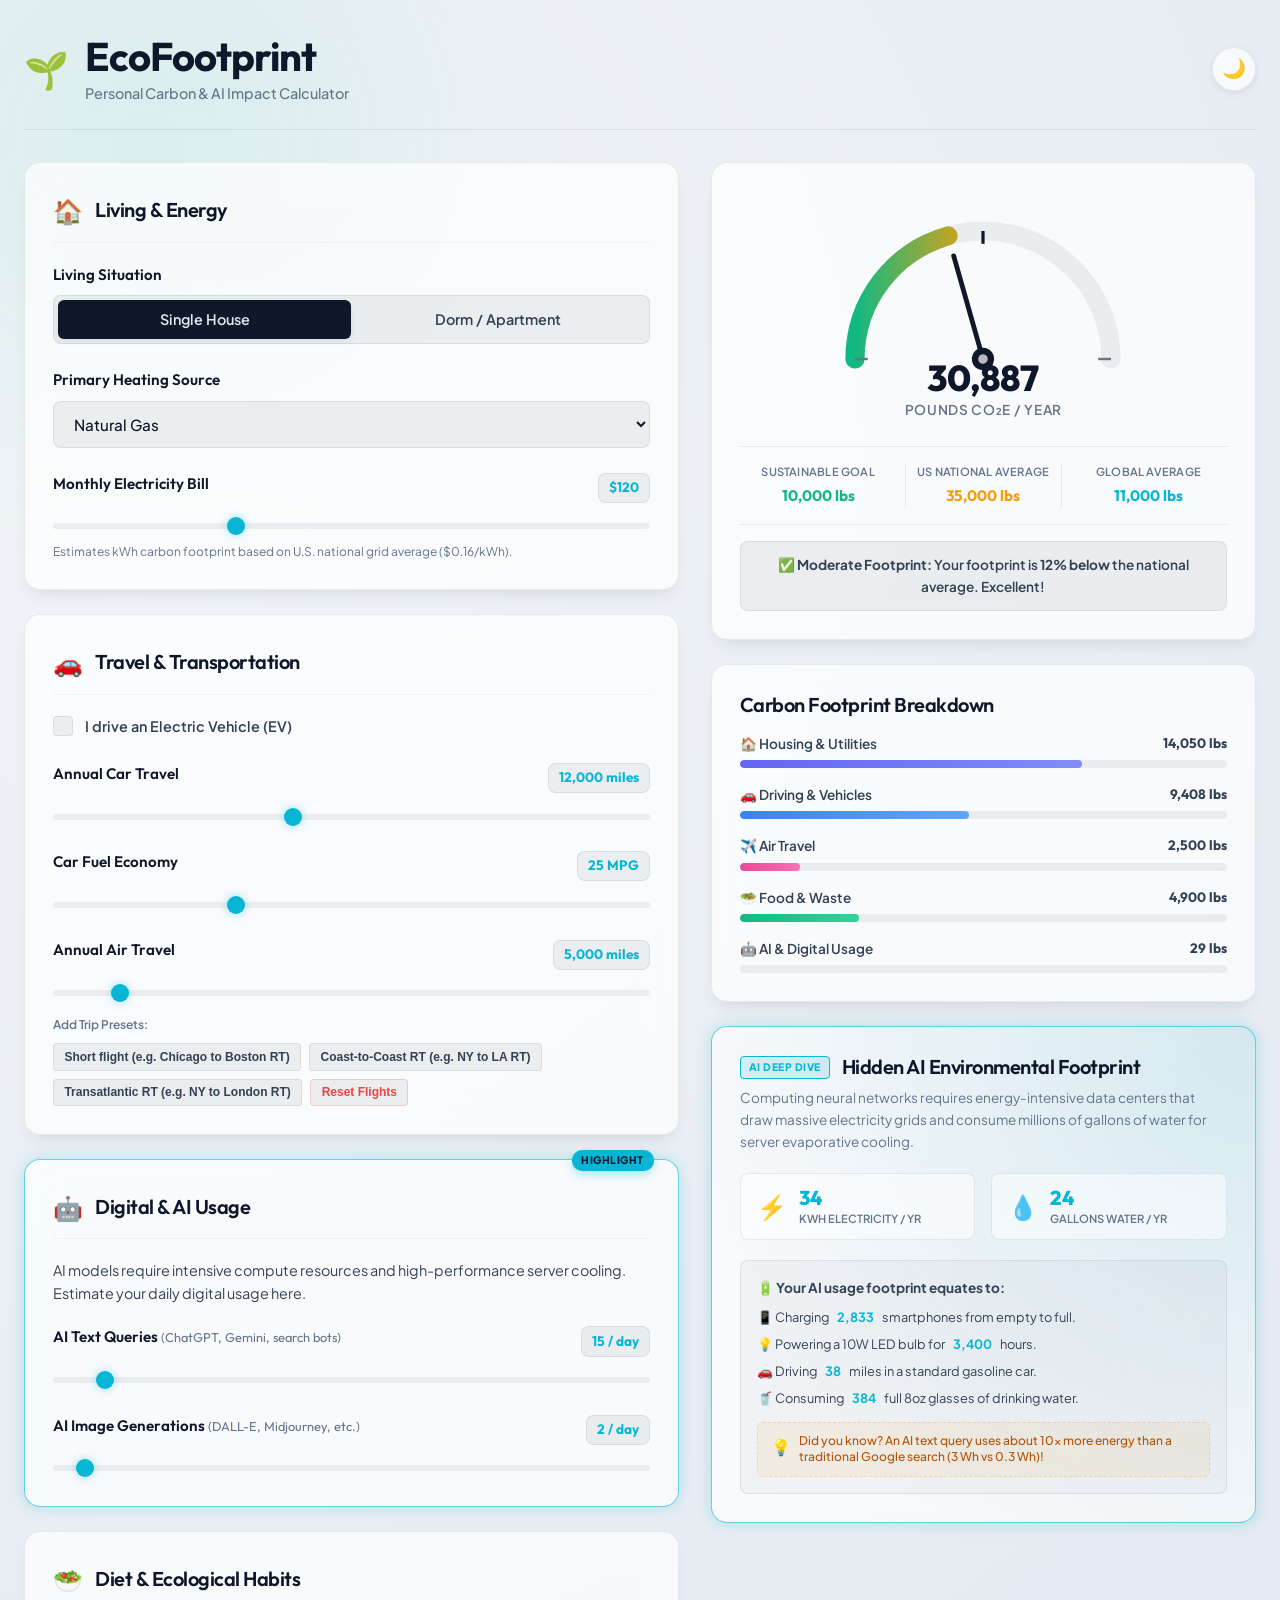
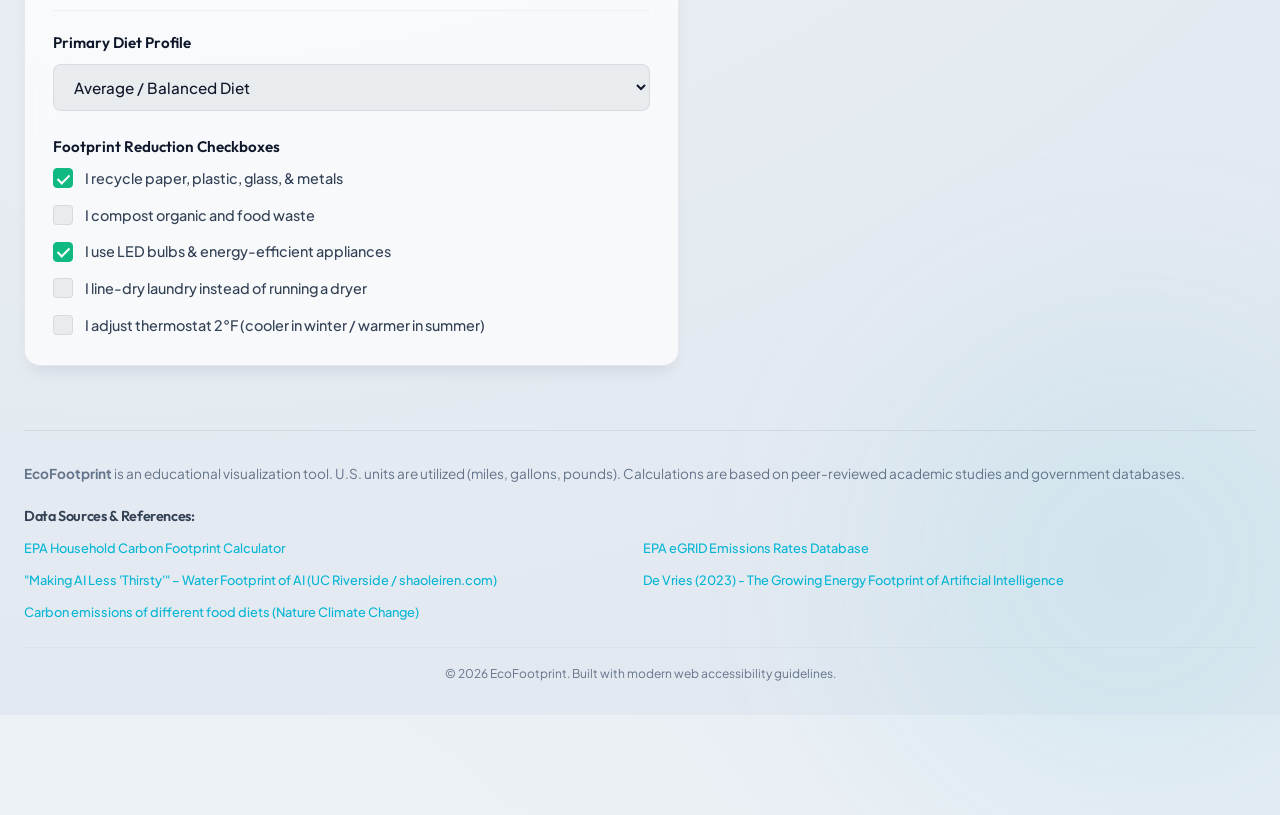
==== antigravity/index.html @ d7a50546 "Add styles for dark and light themes, typography, and UI components - Introduced a comprehensive CSS" ====
<!DOCTYPE html>
<html lang="en">
<head>
  <meta charset="UTF-8">
  <meta name="viewport" content="width=device-width, initial-scale=1.0">
  <title>EcoFootprint | Interactive Environmental Footprint & AI Impact Visualizer</title>
  <meta name="description" content="Calculate your personal environmental footprint with US metrics and explore the hidden carbon and water impact of AI usage. Compare your usage with average benchmarks.">
  <link rel="preconnect" href="https://fonts.googleapis.com">
  <link rel="preconnect" href="https://fonts.gstatic.com" crossorigin>
  <link href="https://fonts.googleapis.com/css2?family=Outfit:wght@300;400;500;600;700;800&family=Plus+Jakarta+Sans:wght@300;400;500;600;700&display=swap" rel="stylesheet">
  <link rel="stylesheet" href="styles.css">
</head>
<body>
  <!-- Ambient background shapes -->
  <div class="ambient-glow bg-glow-1" aria-hidden="true"></div>
  <div class="ambient-glow bg-glow-2" aria-hidden="true"></div>
  
  <div class="app-container">
    <header class="app-header">
      <div class="logo-area">
        <span class="logo-icon">🌱</span>
        <div class="logo-text">
          <h1>EcoFootprint</h1>
          <p>Personal Carbon &amp; AI Impact Calculator</p>
        </div>
      </div>
      <button id="theme-toggle" class="theme-btn" aria-label="Toggle light/dark mode" title="Toggle theme">
        <span class="icon-light">☀️</span>
        <span class="icon-dark">🌙</span>
      </button>
    </header>

    <main class="calculator-grid">
      <!-- INPUT PANEL -->
      <section class="panel input-panel" aria-labelledby="inputs-heading">
        <h2 id="inputs-heading" class="sr-only">Calculator Inputs</h2>
        
        <!-- Category: Living -->
        <div class="card input-card" id="card-living">
          <div class="card-header">
            <span class="card-icon">🏠</span>
            <h3>Living &amp; Energy</h3>
          </div>
          <div class="card-body">
            <div class="input-group">
              <label class="group-label">Living Situation</label>
              <div class="segmented-control">
                <input type="radio" id="live-house" name="living-situation" value="house" checked>
                <label for="live-house">Single House</label>
                <input type="radio" id="live-apartment" name="living-situation" value="apartment">
                <label for="live-apartment">Dorm / Apartment</label>
              </div>
            </div>

            <div class="input-group">
              <label for="heating-fuel" class="group-label">Primary Heating Source</label>
              <select id="heating-fuel" class="custom-select">
                <option value="natural-gas">Natural Gas</option>
                <option value="electricity">Electric Heating / Heat Pump</option>
                <option value="fuel-oil">Heating Fuel Oil</option>
                <option value="propane">Propane Gas</option>
                <option value="none">None / Solar Heating</option>
              </select>
            </div>

            <div class="input-group">
              <div class="slider-header">
                <label for="electric-bill" class="group-label">Monthly Electricity Bill</label>
                <span class="slider-badge" id="electric-bill-val">$120</span>
              </div>
              <input type="range" id="electric-bill" min="0" max="400" step="5" value="120" class="custom-slider">
              <span class="slider-help">Estimates kWh carbon footprint based on U.S. national grid average ($0.16/kWh).</span>
            </div>
          </div>
        </div>

        <!-- Category: Travel & Transportation -->
        <div class="card input-card" id="card-transport">
          <div class="card-header">
            <span class="card-icon">🚗</span>
            <h3>Travel &amp; Transportation</h3>
          </div>
          <div class="card-body">
            <div class="input-group">
              <div class="checkbox-wrapper">
                <input type="checkbox" id="is-ev" class="custom-checkbox">
                <label for="is-ev" class="checkbox-label font-medium">I drive an Electric Vehicle (EV)</label>
              </div>
            </div>

            <div class="input-group">
              <div class="slider-header">
                <label for="car-miles" class="group-label">Annual Car Travel</label>
                <span class="slider-badge" id="car-miles-val">12,000 miles</span>
              </div>
              <input type="range" id="car-miles" min="0" max="30000" step="500" value="12000" class="custom-slider">
            </div>

            <div class="input-group" id="mpg-group">
              <div class="slider-header">
                <label for="car-mpg" class="group-label">Car Fuel Economy</label>
                <span class="slider-badge" id="car-mpg-val">25 MPG</span>
              </div>
              <input type="range" id="car-mpg" min="10" max="60" step="1" value="25" class="custom-slider">
            </div>

            <div class="input-group">
              <div class="slider-header">
                <label for="flight-miles" class="group-label">Annual Air Travel</label>
                <span class="slider-badge" id="flight-miles-val">5,000 miles</span>
              </div>
              <input type="range" id="flight-miles" min="0" max="50000" step="500" value="5000" class="custom-slider">
              
              <div class="preset-group">
                <span class="preset-label">Add Trip Presets:</span>
                <button type="button" class="preset-btn" data-miles="1500">Short flight (e.g. Chicago to Boston RT)</button>
                <button type="button" class="preset-btn" data-miles="5000">Coast-to-Coast RT (e.g. NY to LA RT)</button>
                <button type="button" class="preset-btn" data-miles="7000">Transatlantic RT (e.g. NY to London RT)</button>
                <button type="button" id="clear-flights" class="preset-btn btn-danger">Reset Flights</button>
              </div>
            </div>
          </div>
        </div>

        <!-- Category: AI Usage -->
        <div class="card input-card highlight-border" id="card-ai">
          <div class="card-badge">HIGHLIGHT</div>
          <div class="card-header">
            <span class="card-icon">🤖</span>
            <h3>Digital &amp; AI Usage</h3>
          </div>
          <div class="card-body">
            <p class="section-intro">AI models require intensive compute resources and high-performance server cooling. Estimate your daily digital usage here.</p>
            
            <div class="input-group">
              <div class="slider-header">
                <label for="ai-prompts" class="group-label">AI Text Queries <span class="subtext">(ChatGPT, Gemini, search bots)</span></label>
                <span class="slider-badge" id="ai-prompts-val">15 / day</span>
              </div>
              <input type="range" id="ai-prompts" min="0" max="200" step="5" value="15" class="custom-slider">
            </div>

            <div class="input-group">
              <div class="slider-header">
                <label for="ai-images" class="group-label">AI Image Generations <span class="subtext">(DALL-E, Midjourney, etc.)</span></label>
                <span class="slider-badge" id="ai-images-val">2 / day</span>
              </div>
              <input type="range" id="ai-images" min="0" max="50" step="1" value="2" class="custom-slider">
            </div>
          </div>
        </div>

        <!-- Category: Diet & Mitigation Actions -->
        <div class="card input-card" id="card-lifestyle">
          <div class="card-header">
            <span class="card-icon">🥗</span>
            <h3>Diet &amp; Ecological Habits</h3>
          </div>
          <div class="card-body">
            <div class="input-group">
              <label for="diet-type" class="group-label">Primary Diet Profile</label>
              <select id="diet-type" class="custom-select">
                <option value="meat-heavy">Meat-Heavy (Frequent beef/pork)</option>
                <option value="average" selected>Average / Balanced Diet</option>
                <option value="vegetarian">Vegetarian (No meat, does dairy)</option>
                <option value="vegan">Vegan (Entirely plant-based)</option>
              </select>
            </div>

            <div class="input-group">
              <label class="group-label mb-2 block">Footprint Reduction Checkboxes</label>
              <div class="checkbox-grid">
                <div class="checkbox-wrapper">
                  <input type="checkbox" id="mit-recycle" class="custom-checkbox" checked>
                  <label for="mit-recycle" class="checkbox-label">I recycle paper, plastic, glass, &amp; metals</label>
                </div>
                <div class="checkbox-wrapper">
                  <input type="checkbox" id="mit-compost" class="custom-checkbox">
                  <label for="mit-compost" class="checkbox-label">I compost organic and food waste</label>
                </div>
                <div class="checkbox-wrapper">
                  <input type="checkbox" id="mit-energy" class="custom-checkbox" checked>
                  <label for="mit-energy" class="checkbox-label">I use LED bulbs &amp; energy-efficient appliances</label>
                </div>
                <div class="checkbox-wrapper">
                  <input type="checkbox" id="mit-dry" class="custom-checkbox">
                  <label for="mit-dry" class="checkbox-label">I line-dry laundry instead of running a dryer</label>
                </div>
                <div class="checkbox-wrapper">
                  <input type="checkbox" id="mit-temp" class="custom-checkbox">
                  <label for="mit-temp" class="checkbox-label">I adjust thermostat 2°F (cooler in winter / warmer in summer)</label>
                </div>
              </div>
            </div>
          </div>
        </div>
      </section>

      <!-- RESULTS PANEL -->
      <section class="panel results-panel" aria-labelledby="results-heading">
        <h2 id="results-heading" class="sr-only">Carbon Footprint Results</h2>
        
        <div class="sticky-results">
          <!-- Dial Meter Card -->
          <div class="card result-card main-result-card">
            <div class="gauge-container">
              <svg viewBox="0 0 200 120" class="dial-svg">
                <!-- Gauge Gradients -->
                <defs>
                  <linearGradient id="dial-grad" x1="0%" y1="0%" x2="100%" y2="0%">
                    <stop offset="0%" stop-color="var(--color-success)" />
                    <stop offset="50%" stop-color="var(--color-warning)" />
                    <stop offset="100%" stop-color="var(--color-danger)" />
                  </linearGradient>
                  <!-- Soft Glow Filter -->
                  <filter id="glow" x="-10%" y="-10%" width="120%" height="120%">
                    <feDropShadow dx="0" dy="2" stdDeviation="3" flood-color="var(--color-success)" flood-opacity="0.3"/>
                  </filter>
                </defs>
                
                <!-- Dial Track -->
                <path class="dial-track" d="M 20 105 A 80 80 0 0 1 180 105" fill="none" stroke="var(--bg-track)" stroke-width="12" stroke-linecap="round" />
                
                <!-- Dynamic Dial Fill -->
                <path id="dial-active-fill" class="dial-fill" d="M 20 105 A 80 80 0 0 1 180 105" fill="none" stroke="url(#dial-grad)" stroke-width="12" stroke-linecap="round" stroke-dasharray="251.3" stroke-dashoffset="251.3" />
                
                <!-- Guidelines / Tick Markers -->
                <line x1="20" y1="105" x2="28" y2="105" stroke="var(--text-muted)" stroke-width="1.5" />
                <line x1="180" y1="105" x2="172" y2="105" stroke="var(--text-muted)" stroke-width="1.5" />
                <!-- 35k Average Tick (approx 84 degrees rotated from start, or at coordinate (100, 25)) -->
                <line x1="100" y1="25" x2="100" y2="33" stroke="var(--text-primary)" stroke-width="2" />
                
                <!-- Pointer Needle -->
                <g id="dial-needle-group" class="needle-group">
                  <line x1="100" y1="105" x2="100" y2="38" stroke="var(--text-primary)" stroke-width="3" stroke-linecap="round" />
                  <circle cx="100" cy="105" r="7" fill="var(--text-primary)" />
                  <circle cx="100" cy="105" r="3" fill="var(--bg-card)" />
                </g>
              </svg>

              <!-- Dynamic Readout underneath SVG -->
              <div class="readout-text">
                <span class="readout-value" id="footprint-total">0</span>
                <span class="readout-unit">pounds CO₂e / year</span>
              </div>
            </div>

            <!-- Comparisons & Indicators -->
            <div class="benchmarks-container">
              <div class="benchmark-item">
                <span class="benchmark-label">Sustainable Goal</span>
                <span class="benchmark-value val-green">10,000 lbs</span>
              </div>
              <div class="benchmark-item marker-average">
                <span class="benchmark-label">US National Average</span>
                <span class="benchmark-value val-orange">35,000 lbs</span>
              </div>
              <div class="benchmark-item">
                <span class="benchmark-label">Global Average</span>
                <span class="benchmark-value val-blue">11,000 lbs</span>
              </div>
            </div>

            <!-- Interactive Comparison Sentence -->
            <div class="comparison-banner" id="comparison-verdict">
              Calculating footprint...
            </div>
          </div>

          <!-- Category Breakdown Card -->
          <div class="card result-card">
            <h3>Carbon Footprint Breakdown</h3>
            <div class="chart-container">
              <div class="bar-chart" role="img" aria-label="Horizontal bar chart representing carbon emissions breakdown by category.">
                <!-- Housing Row -->
                <div class="chart-row">
                  <div class="row-label">
                    <span>🏠 Housing &amp; Utilities</span>
                    <span class="row-value-text" id="breakdown-housing-val">0 lbs</span>
                  </div>
                  <div class="bar-track">
                    <div class="bar-fill fill-housing" id="breakdown-housing-bar" style="width: 0%"></div>
                  </div>
                </div>

                <!-- Driving Row -->
                <div class="chart-row">
                  <div class="row-label">
                    <span>🚗 Driving &amp; Vehicles</span>
                    <span class="row-value-text" id="breakdown-driving-val">0 lbs</span>
                  </div>
                  <div class="bar-track">
                    <div class="bar-fill fill-driving" id="breakdown-driving-bar" style="width: 0%"></div>
                  </div>
                </div>

                <!-- Flying Row -->
                <div class="chart-row">
                  <div class="row-label">
                    <span>✈️ Air Travel</span>
                    <span class="row-value-text" id="breakdown-flying-val">0 lbs</span>
                  </div>
                  <div class="bar-track">
                    <div class="bar-fill fill-flying" id="breakdown-flying-bar" style="width: 0%"></div>
                  </div>
                </div>

                <!-- Food & Waste Row -->
                <div class="chart-row">
                  <div class="row-label">
                    <span>🥗 Food &amp; Waste</span>
                    <span class="row-value-text" id="breakdown-lifestyle-val">0 lbs</span>
                  </div>
                  <div class="bar-track">
                    <div class="bar-fill fill-lifestyle" id="breakdown-lifestyle-bar" style="width: 0%"></div>
                  </div>
                </div>

                <!-- AI Usage Row -->
                <div class="chart-row">
                  <div class="row-label">
                    <span>🤖 AI &amp; Digital Usage</span>
                    <span class="row-value-text" id="breakdown-ai-val">0 lbs</span>
                  </div>
                  <div class="bar-track">
                    <div class="bar-fill fill-ai" id="breakdown-ai-bar" style="width: 0%"></div>
                  </div>
                </div>
              </div>

              <!-- Accessible Table Fallback for Screen Readers -->
              <table class="sr-only">
                <caption>Carbon footprint breakdown table</caption>
                <thead>
                  <tr>
                    <th scope="col">Category</th>
                    <th scope="col">Emissions (lbs CO₂e/year)</th>
                  </tr>
                </thead>
                <tbody>
                  <tr>
                    <td>Housing &amp; Utilities</td>
                    <td id="table-housing-val">0</td>
                  </tr>
                  <tr>
                    <td>Driving &amp; Vehicles</td>
                    <td id="table-driving-val">0</td>
                  </tr>
                  <tr>
                    <td>Air Travel</td>
                    <td id="table-flying-val">0</td>
                  </tr>
                  <tr>
                    <td>Food &amp; Waste</td>
                    <td id="table-lifestyle-val">0</td>
                  </tr>
                  <tr>
                    <td>AI &amp; Digital Usage</td>
                    <td id="table-ai-val">0</td>
                  </tr>
                </tbody>
              </table>
            </div>
          </div>

          <!-- Highlight: AI Environmental Impact Spotlight -->
          <div class="card result-card spotlight-card" id="ai-spotlight">
            <div class="spotlight-header">
              <span class="spotlight-badge">AI DEEP DIVE</span>
              <h3>Hidden AI Environmental Footprint</h3>
            </div>
            
            <p class="spotlight-desc">Computing neural networks requires energy-intensive data centers that draw massive electricity grids and consume millions of gallons of water for server evaporative cooling.</p>
            
            <div class="spotlight-metrics-grid">
              <div class="spotlight-metric">
                <span class="metric-icon">⚡</span>
                <div class="metric-data">
                  <span class="metric-val" id="ai-kwh-val">0</span>
                  <span class="metric-unit">kWh Electricity / yr</span>
                </div>
              </div>
              <div class="spotlight-metric">
                <span class="metric-icon">💧</span>
                <div class="metric-data">
                  <span class="metric-val" id="ai-water-val">0</span>
                  <span class="metric-unit">Gallons Water / yr</span>
                </div>
              </div>
            </div>

            <!-- Equivalence details carousel/panels -->
            <div class="equivalence-box">
              <p class="equivalence-title">🔋 Your AI usage footprint equates to:</p>
              <ul class="equivalence-list">
                <li>📱 Charging <strong id="eq-phones">0</strong> smartphones from empty to full.</li>
                <li>💡 Powering a 10W LED bulb for <strong id="eq-bulbs">0</strong> hours.</li>
                <li>🚗 Driving <strong id="eq-car-miles">0</strong> miles in a standard gasoline car.</li>
                <li>🥤 Consuming <strong id="eq-water-glasses">0</strong> full 8oz glasses of drinking water.</li>
              </ul>
              <div class="ai-warning-box" id="ai-scale-warning">
                <span class="warning-icon">💡</span>
                <span class="warning-text">Did you know? An AI text query uses about 10x more energy than a traditional Google search (3 Wh vs 0.3 Wh)!</span>
              </div>
            </div>
          </div>
        </div>
      </section>
    </main>

    <footer class="app-footer">
      <div class="footer-content">
        <p><strong>EcoFootprint</strong> is an educational visualization tool. U.S. units are utilized (miles, gallons, pounds). Calculations are based on peer-reviewed academic studies and government databases.</p>
        <div class="source-links">
          <h4>Data Sources &amp; References:</h4>
          <ul>
            <li><a href="https://www.epa.gov/ghgemissions/household-carbon-footprint-calculator" target="_blank" rel="noopener noreferrer">EPA Household Carbon Footprint Calculator</a></li>
            <li><a href="https://www.epa.gov/egrid" target="_blank" rel="noopener noreferrer">EPA eGRID Emissions Rates Database</a></li>
            <li><a href="https://arxiv.org/abs/2311.16989" target="_blank" rel="noopener noreferrer">"Making AI Less 'Thirsty'" – Water Footprint of AI (UC Riverside / shaoleiren.com)</a></li>
            <li><a href="https://www.cell.com/joule/abstract/S2542-4351(23)00365-X" target="_blank" rel="noopener noreferrer">De Vries (2023) - The Growing Energy Footprint of Artificial Intelligence</a></li>
            <li><a href="https://www.nature.com/articles/s41558-020-0880-y" target="_blank" rel="noopener noreferrer">Carbon emissions of different food diets (Nature Climate Change)</a></li>
          </ul>
        </div>
        <p class="copyright">&copy; 2026 EcoFootprint. Built with modern web accessibility guidelines.</p>
      </div>
    </footer>
  </div>

  <script src="app.js"></script>
</body>
</html>
---- antigravity/styles.css ----
/* Design System Tokens & Base Setup */
:root {
  /* Fonts */
  --font-heading: 'Outfit', -apple-system, BlinkMacSystemFont, "Segoe UI", Roboto, sans-serif;
  --font-body: 'Plus Jakarta Sans', -apple-system, BlinkMacSystemFont, "Segoe UI", Roboto, sans-serif;

  /* Colors (Dark Theme default) */
  --bg-app-gradient: radial-gradient(circle at 10% 20%, rgb(15, 23, 42) 0%, rgb(9, 13, 26) 90.1%);
  --bg-app-solid: #090d1a;
  --bg-card: rgba(30, 41, 59, 0.45);
  --bg-card-hover: rgba(30, 41, 59, 0.6);
  --border-card: rgba(255, 255, 255, 0.06);
  --border-card-highlight: rgba(6, 182, 212, 0.4);
  --bg-track: rgba(255, 255, 255, 0.08);
  
  --bg-spotlight: radial-gradient(circle at 100% 0%, rgba(6, 182, 212, 0.08) 0%, rgba(30, 41, 59, 0.45) 80%);
  --bg-metric-card: rgba(15, 23, 42, 0.35);
  --bg-equivalence-box: rgba(15, 23, 42, 0.2);
  
  --text-primary: #f8fafc;
  --text-secondary: #cbd5e1;
  --text-muted: #64748b;
  
  --color-success: #10b981; /* Emerald Green */
  --color-warning: #f59e0b; /* Amber */
  --color-danger: #ef4444;  /* Red */
  --color-info: #06b6d4;    /* Cyan */
  --color-accent: #8b5cf6;  /* Purple */
  
  --shadow-sm: 0 2px 8px -1px rgba(0,0,0,0.1);
  --shadow-md: 0 12px 20px -8px rgba(0,0,0,0.25);
  --shadow-lg: 0 20px 40px -15px rgba(0,0,0,0.4);
  --shadow-glow: 0 0 20px rgba(6, 182, 212, 0.15);

  --radius-sm: 8px;
  --radius-md: 16px;
  --radius-lg: 24px;
  
  --transition-smooth: all 0.3s cubic-bezier(0.4, 0, 0.2, 1);
  --transition-bounce: all 0.5s cubic-bezier(0.34, 1.56, 0.64, 1);
}

/* Light Theme Variables */
body.light-theme {
  --bg-app-gradient: radial-gradient(circle at 10% 20%, rgb(240, 244, 248) 0%, rgb(226, 232, 240) 90.1%);
  --bg-app-solid: #e2e8f0;
  --bg-card: rgba(255, 255, 255, 0.7);
  --bg-card-hover: rgba(255, 255, 255, 0.85);
  --border-card: rgba(15, 23, 42, 0.08);
  --border-card-highlight: rgba(6, 182, 212, 0.6);
  --bg-track: rgba(15, 23, 42, 0.06);
  
  --bg-spotlight: radial-gradient(circle at 100% 0%, rgba(6, 182, 212, 0.08) 0%, rgba(255, 255, 255, 0.7) 80%);
  --bg-metric-card: rgba(255, 255, 255, 0.5);
  --bg-equivalence-box: rgba(15, 23, 42, 0.03);
  
  --text-primary: #0f172a;
  --text-secondary: #334155;
  --text-muted: #64748b;
  
  --shadow-md: 0 10px 18px -8px rgba(15, 23, 42, 0.12);
  --shadow-lg: 0 20px 35px -15px rgba(15, 23, 42, 0.18);
  --shadow-glow: 0 0 15px rgba(6, 182, 212, 0.25);
}

/* Base Styles & Resets */
* {
  box-sizing: border-box;
  margin: 0;
  padding: 0;
}

body {
  font-family: var(--font-body);
  background: var(--bg-app-gradient);
  color: var(--text-primary);
  min-height: 100vh;
  line-height: 1.6;
  overflow-x: hidden;
  position: relative;
  transition: background 0.5s ease, color 0.3s ease;
}

/* Ambient Glow FX */
.ambient-glow {
  position: absolute;
  width: 500px;
  height: 500px;
  border-radius: 50%;
  filter: blur(120px);
  z-index: -1;
  opacity: 0.12;
  pointer-events: none;
  transition: opacity 0.5s ease;
}
.bg-glow-1 {
  background: var(--color-success);
  top: -100px;
  left: -100px;
}
.bg-glow-2 {
  background: var(--color-info);
  bottom: -100px;
  right: -100px;
}
body.light-theme .ambient-glow {
  opacity: 0.08;
}

.sr-only {
  position: absolute;
  width: 1px;
  height: 1px;
  padding: 0;
  margin: -1px;
  overflow: hidden;
  clip: rect(0, 0, 0, 0);
  white-space: nowrap;
  border: 0;
}

/* Typography elements */
h1, h2, h3, h4 {
  font-family: var(--font-heading);
  font-weight: 700;
  letter-spacing: -0.025em;
  line-height: 1.2;
}

h1 {
  font-size: clamp(1.8rem, 2vw + 1.2rem, 2.5rem);
}

h3 {
  font-size: 1.25rem;
  font-weight: 600;
}

p {
  color: var(--text-secondary);
}

/* App Container */
.app-container {
  max-width: 1300px;
  margin: 0 auto;
  padding: 2rem 1.5rem;
  display: flex;
  flex-direction: column;
  gap: 2rem;
  min-height: 100vh;
}

/* Header */
.app-header {
  display: flex;
  justify-content: space-between;
  align-items: center;
  border-bottom: 1px solid var(--border-card);
  padding-bottom: 1.5rem;
}

.logo-area {
  display: flex;
  align-items: center;
  gap: 1rem;
}

.logo-icon {
  font-size: 2.25rem;
  animation: float 4s ease-in-out infinite;
}

.logo-text p {
  font-size: 0.9rem;
  color: var(--text-muted);
  font-weight: 500;
  margin-top: 0.15rem;
}

/* Theme Toggle Button */
.theme-btn {
  background: var(--bg-card);
  border: 1px solid var(--border-card);
  color: var(--text-primary);
  width: 44px;
  height: 44px;
  border-radius: 50%;
  cursor: pointer;
  display: flex;
  align-items: center;
  justify-content: center;
  font-size: 1.2rem;
  box-shadow: var(--shadow-sm);
  transition: var(--transition-bounce);
}
.theme-btn:hover {
  transform: scale(1.1);
  background: var(--bg-card-hover);
}
.theme-btn:active {
  transform: scale(0.95);
}
body.light-theme .theme-btn .icon-light { display: none; }
body:not(.light-theme) .theme-btn .icon-dark { display: none; }

/* Grid layout */
.calculator-grid {
  display: grid;
  grid-template-columns: 1fr;
  gap: 2rem;
  align-items: start;
}
@media (min-width: 900px) {
  .calculator-grid {
    grid-template-columns: 1.2fr 1fr;
  }
}

/* Panel Layouts */
.panel {
  display: flex;
  flex-direction: column;
  gap: 1.5rem;
}

/* Cards (Glassmorphism) */
.card {
  background: var(--bg-card);
  backdrop-filter: blur(16px);
  -webkit-backdrop-filter: blur(16px);
  border: 1px solid var(--border-card);
  border-radius: var(--radius-md);
  padding: 1.75rem;
  box-shadow: var(--shadow-md);
  transition: var(--transition-smooth);
}
.card:hover {
  box-shadow: var(--shadow-lg);
  border-color: rgba(255, 255, 255, 0.12);
}
body.light-theme .card:hover {
  border-color: rgba(0, 0, 0, 0.12);
}

.card-header {
  display: flex;
  align-items: center;
  gap: 0.75rem;
  margin-bottom: 1.25rem;
  border-bottom: 1px solid rgba(255,255,255,0.04);
  padding-bottom: 0.75rem;
}
body.light-theme .card-header {
  border-bottom-color: rgba(0,0,0,0.04);
}

.card-icon {
  font-size: 1.5rem;
}

/* Inputs & Form Styling */
.input-group {
  margin-bottom: 1.5rem;
}
.input-group:last-child {
  margin-bottom: 0;
}

.group-label {
  display: block;
  font-family: var(--font-heading);
  font-size: 0.95rem;
  font-weight: 600;
  margin-bottom: 0.5rem;
  color: var(--text-primary);
}

.subtext {
  font-size: 0.8rem;
  color: var(--text-muted);
  font-weight: 400;
}

.section-intro {
  font-size: 0.9rem;
  color: var(--text-secondary);
  margin-bottom: 1.25rem;
}

/* Segmented Control (Radio Toggles) */
.segmented-control {
  display: flex;
  background: var(--bg-track);
  border-radius: var(--radius-sm);
  padding: 0.25rem;
  position: relative;
  border: 1px solid var(--border-card);
}

.segmented-control input[type="radio"] {
  display: none;
}

.segmented-control label {
  flex: 1;
  text-align: center;
  padding: 0.5rem 1rem;
  font-size: 0.9rem;
  font-weight: 600;
  color: var(--text-secondary);
  cursor: pointer;
  border-radius: calc(var(--radius-sm) - 2px);
  transition: var(--transition-smooth);
}

.segmented-control input[type="radio"]:checked + label {
  background: var(--text-primary);
  color: var(--bg-app-solid);
  box-shadow: var(--shadow-sm);
}

/* Custom Select Dropdowns */
.custom-select {
  width: 100%;
  padding: 0.75rem 1rem;
  font-family: var(--font-body);
  font-size: 0.95rem;
  font-weight: 500;
  background: var(--bg-track);
  border: 1px solid var(--border-card);
  border-radius: var(--radius-sm);
  color: var(--text-primary);
  outline: none;
  cursor: pointer;
  transition: var(--transition-smooth);
}
.custom-select:focus {
  border-color: var(--color-info);
  box-shadow: 0 0 0 3px rgba(6, 182, 212, 0.15);
}

/* Custom Checkboxes */
.checkbox-grid {
  display: flex;
  flex-direction: column;
  gap: 0.85rem;
}

.checkbox-wrapper {
  display: flex;
  align-items: flex-start;
  gap: 0.75rem;
}

.custom-checkbox {
  appearance: none;
  -webkit-appearance: none;
  width: 20px;
  height: 20px;
  border: 1px solid var(--border-card);
  border-radius: 4px;
  background: var(--bg-track);
  cursor: pointer;
  position: relative;
  flex-shrink: 0;
  transition: var(--transition-smooth);
  margin-top: 0.1rem;
}
.custom-checkbox:checked {
  background: var(--color-success);
  border-color: var(--color-success);
}
.custom-checkbox:checked::after {
  content: "";
  position: absolute;
  left: 6px;
  top: 2px;
  width: 5px;
  height: 10px;
  border: solid white;
  border-width: 0 2px 2px 0;
  transform: rotate(45deg);
}
.custom-checkbox:focus-visible {
  outline: 2px solid var(--color-success);
  outline-offset: 2px;
}

.checkbox-label {
  font-size: 0.9rem;
  font-weight: 500;
  color: var(--text-secondary);
  cursor: pointer;
  user-select: none;
}
.font-medium {
  font-weight: 600;
}

/* Custom Range Sliders */
.slider-header {
  display: flex;
  justify-content: space-between;
  align-items: center;
  margin-bottom: 0.4rem;
}

.slider-badge {
  background: var(--bg-track);
  border: 1px solid var(--border-card);
  padding: 0.2rem 0.6rem;
  border-radius: var(--radius-sm);
  font-size: 0.85rem;
  font-weight: 700;
  color: var(--color-info);
  font-family: var(--font-heading);
}

.custom-slider {
  appearance: none;
  -webkit-appearance: none;
  width: 100%;
  height: 6px;
  border-radius: 3px;
  background: var(--bg-track);
  outline: none;
  cursor: pointer;
  transition: background 0.3s;
}

/* Webkit browser thumb */
.custom-slider::-webkit-slider-thumb {
  appearance: none;
  -webkit-appearance: none;
  width: 18px;
  height: 18px;
  border-radius: 50%;
  background: var(--color-info);
  box-shadow: 0 0 10px rgba(6, 182, 212, 0.4);
  cursor: grab;
  transition: var(--transition-bounce);
}
.custom-slider::-webkit-slider-thumb:hover {
  transform: scale(1.25);
  background: #22d3ee;
}
.custom-slider::-webkit-slider-thumb:active {
  cursor: grabbing;
  transform: scale(1.1);
}

/* Firefox browser thumb */
.custom-slider::-moz-range-thumb {
  width: 18px;
  height: 18px;
  border: 0;
  border-radius: 50%;
  background: var(--color-info);
  box-shadow: 0 0 10px rgba(6, 182, 212, 0.4);
  cursor: grab;
  transition: var(--transition-bounce);
}
.custom-slider::-moz-range-thumb:hover {
  transform: scale(1.25);
  background: #22d3ee;
}

.slider-help {
  display: block;
  font-size: 0.75rem;
  color: var(--text-muted);
  margin-top: 0.4rem;
}

/* Trip Presets */
.preset-group {
  display: flex;
  flex-wrap: wrap;
  gap: 0.5rem;
  margin-top: 0.75rem;
}

.preset-label {
  font-size: 0.75rem;
  color: var(--text-muted);
  font-weight: 600;
  width: 100%;
  margin-bottom: 0.1rem;
}

.preset-btn {
  background: var(--bg-track);
  border: 1px solid var(--border-card);
  color: var(--text-secondary);
  padding: 0.35rem 0.65rem;
  border-radius: 4px;
  font-size: 0.75rem;
  font-weight: 600;
  cursor: pointer;
  transition: var(--transition-smooth);
}
.preset-btn:hover {
  background: var(--bg-card-hover);
  color: var(--text-primary);
  border-color: var(--text-muted);
}
.preset-btn:active {
  transform: scale(0.95);
}

.btn-danger {
  color: var(--color-danger);
  border-color: rgba(239, 68, 68, 0.2);
}
.btn-danger:hover {
  background: rgba(239, 68, 68, 0.1);
  color: var(--color-danger);
  border-color: var(--color-danger);
}

/* Highlight border and badge */
.highlight-border {
  border-color: var(--border-card-highlight);
  position: relative;
  box-shadow: var(--shadow-glow);
}
.highlight-border:hover {
  border-color: #22d3ee;
}

.card-badge {
  position: absolute;
  top: -10px;
  right: 1.5rem;
  background: var(--color-info);
  color: #0f172a;
  font-size: 0.65rem;
  font-weight: 800;
  padding: 0.15rem 0.6rem;
  border-radius: 10px;
  letter-spacing: 0.05em;
  box-shadow: 0 4px 10px rgba(6, 182, 212, 0.3);
}

/* Sticky Results Panel */
.sticky-results {
  display: flex;
  flex-direction: column;
  gap: 1.5rem;
}
@media (min-width: 900px) {
  .sticky-results {
    position: sticky;
    top: 2rem;
  }
}

/* Main Result / Gauge Card */
.main-result-card {
  display: flex;
  flex-direction: column;
  align-items: center;
  text-align: center;
}

.gauge-container {
  width: 100%;
  max-width: 320px;
  position: relative;
  margin-bottom: 0.5rem;
}

.dial-svg {
  width: 100%;
  height: auto;
}

.dial-track {
  stroke-dasharray: none;
}

.dial-fill {
  transition: stroke-dashoffset 0.8s cubic-bezier(0.34, 1.56, 0.64, 1);
}

.needle-group {
  transition: transform 0.8s cubic-bezier(0.34, 1.56, 0.64, 1);
  transform-origin: 100px 105px;
}

.readout-text {
  position: relative;
  margin-top: -30px; /* pull text up into arc */
}

.readout-value {
  font-family: var(--font-heading);
  font-size: 2.25rem;
  font-weight: 800;
  line-height: 1;
  display: block;
}

.readout-unit {
  font-size: 0.85rem;
  color: var(--text-muted);
  font-weight: 600;
  text-transform: uppercase;
  letter-spacing: 0.05em;
}

/* Benchmarks block */
.benchmarks-container {
  display: grid;
  grid-template-columns: 1fr 1fr 1fr;
  width: 100%;
  border-top: 1px solid var(--border-card);
  border-bottom: 1px solid var(--border-card);
  padding: 1rem 0;
  margin: 1rem 0;
  gap: 0.5rem;
}

.benchmark-item {
  display: flex;
  flex-direction: column;
  gap: 0.2rem;
}

.benchmark-label {
  font-size: 0.7rem;
  color: var(--text-muted);
  font-weight: 600;
  text-transform: uppercase;
  letter-spacing: 0.02em;
}

.benchmark-value {
  font-family: var(--font-heading);
  font-size: 0.95rem;
  font-weight: 700;
}
.val-green { color: var(--color-success); }
.val-orange { color: var(--color-warning); }
.val-blue { color: var(--color-info); }

.marker-average {
  border-left: 1px solid var(--border-card);
  border-right: 1px solid var(--border-card);
  padding: 0 0.5rem;
}

.comparison-banner {
  background: var(--bg-track);
  border: 1px solid var(--border-card);
  border-radius: var(--radius-sm);
  padding: 0.75rem 1rem;
  font-size: 0.85rem;
  font-weight: 600;
  color: var(--text-secondary);
  width: 100%;
  text-align: center;
}

/* Bar Chart Breakdown */
.chart-container {
  margin-top: 1rem;
  width: 100%;
}

.bar-chart {
  display: flex;
  flex-direction: column;
  gap: 1rem;
}

.chart-row {
  display: flex;
  flex-direction: column;
  gap: 0.35rem;
}

.row-label {
  display: flex;
  justify-content: space-between;
  font-size: 0.85rem;
  font-weight: 600;
  color: var(--text-secondary);
}

.row-value-text {
  font-weight: 700;
  font-family: var(--font-heading);
}

.bar-track {
  width: 100%;
  height: 8px;
  background: var(--bg-track);
  border-radius: 4px;
  overflow: hidden;
}

.bar-fill {
  height: 100%;
  border-radius: 4px;
  width: 0;
  transition: width 0.8s cubic-bezier(0.34, 1.56, 0.64, 1);
}
.fill-housing { background: linear-gradient(to right, #6366f1, #818cf8); }
.fill-driving { background: linear-gradient(to right, #3b82f6, #60a5fa); }
.fill-flying { background: linear-gradient(to right, #ec4899, #f472b6); }
.fill-lifestyle { background: linear-gradient(to right, #10b981, #34d399); }
.fill-ai { background: linear-gradient(to right, #06b6d4, #22d3ee); }

/* Spotlight: AI Specific details */
.spotlight-card {
  border-color: var(--border-card-highlight);
  background: var(--bg-spotlight);
  box-shadow: var(--shadow-glow);
}

.spotlight-header {
  display: flex;
  align-items: center;
  gap: 0.75rem;
  margin-bottom: 0.5rem;
}

.spotlight-badge {
  background: rgba(6, 182, 212, 0.15);
  border: 1px solid var(--color-info);
  color: var(--color-info);
  font-size: 0.65rem;
  font-weight: 800;
  padding: 0.15rem 0.5rem;
  border-radius: 4px;
  letter-spacing: 0.05em;
}

.spotlight-desc {
  font-size: 0.85rem;
  color: var(--text-muted);
  margin-bottom: 1.25rem;
}

.spotlight-metrics-grid {
  display: grid;
  grid-template-columns: 1fr 1fr;
  gap: 1rem;
  margin-bottom: 1.25rem;
}

.spotlight-metric {
  background: var(--bg-metric-card);
  border: 1px solid var(--border-card);
  padding: 0.75rem 1rem;
  border-radius: var(--radius-sm);
  display: flex;
  align-items: center;
  gap: 0.75rem;
}

.metric-icon {
  font-size: 1.5rem;
  flex-shrink: 0;
}

.metric-data {
  display: flex;
  flex-direction: column;
}

.metric-val {
  font-family: var(--font-heading);
  font-size: 1.25rem;
  font-weight: 800;
  color: var(--color-info);
  line-height: 1.2;
}

.metric-unit {
  font-size: 0.7rem;
  color: var(--text-muted);
  font-weight: 600;
  text-transform: uppercase;
}

/* AI Equivalence details Box */
.equivalence-box {
  background: var(--bg-equivalence-box);
  border: 1px solid var(--border-card);
  border-radius: var(--radius-sm);
  padding: 1rem;
}

.equivalence-title {
  font-size: 0.85rem;
  font-weight: 700;
  margin-bottom: 0.5rem;
  color: var(--text-secondary);
}

.equivalence-list {
  list-style: none;
  padding: 0;
  display: flex;
  flex-direction: column;
  gap: 0.4rem;
}

.equivalence-list li {
  font-size: 0.8rem;
  color: var(--text-secondary);
  display: flex;
  align-items: center;
  gap: 0.5rem;
}

.equivalence-list strong {
  color: var(--color-info);
  font-weight: 700;
}

.ai-warning-box {
  display: flex;
  gap: 0.5rem;
  background: rgba(245, 158, 11, 0.08);
  border: 1px dashed rgba(245, 158, 11, 0.3);
  padding: 0.65rem 0.85rem;
  border-radius: 6px;
  margin-top: 0.85rem;
  align-items: flex-start;
}

.warning-icon {
  font-size: 1rem;
  margin-top: 0.05rem;
  flex-shrink: 0;
}

.warning-text {
  font-size: 0.75rem;
  color: #fbbf24;
  font-weight: 500;
  line-height: 1.35;
}
body.light-theme .warning-text {
  color: #b45309;
}

/* Footer Section */
.app-footer {
  border-top: 1px solid var(--border-card);
  padding-top: 2rem;
  margin-top: 2rem;
  color: var(--text-muted);
}

.footer-content {
  display: flex;
  flex-direction: column;
  gap: 1.5rem;
}

.footer-content p {
  font-size: 0.85rem;
  color: var(--text-muted);
}

.source-links {
  display: flex;
  flex-direction: column;
  gap: 0.5rem;
}

.source-links h4 {
  font-size: 0.9rem;
  color: var(--text-secondary);
  font-weight: 600;
}

.source-links ul {
  list-style: none;
  padding-left: 0;
  display: grid;
  grid-template-columns: 1fr;
  gap: 0.4rem;
}
@media (min-width: 768px) {
  .source-links ul {
    grid-template-columns: 1fr 1fr;
  }
}

.source-links a {
  color: var(--color-info);
  text-decoration: none;
  font-size: 0.8rem;
  font-weight: 500;
  transition: var(--transition-smooth);
}
.source-links a:hover {
  text-decoration: underline;
  color: #22d3ee;
}

.copyright {
  font-size: 0.75rem !important;
  text-align: center;
  border-top: 1px solid rgba(255,255,255,0.03);
  padding-top: 1rem;
}
body.light-theme .copyright {
  border-top-color: rgba(0,0,0,0.03);
}

/* Animations */
@keyframes float {
  0% { transform: translateY(0px) rotate(0deg); }
  50% { transform: translateY(-6px) rotate(3deg); }
  100% { transform: translateY(0px) rotate(0deg); }
}

@keyframes pulse-border {
  0% { border-color: var(--border-card-highlight); }
  50% { border-color: rgba(6, 182, 212, 0.7); }
  100% { border-color: var(--border-card-highlight); }
}
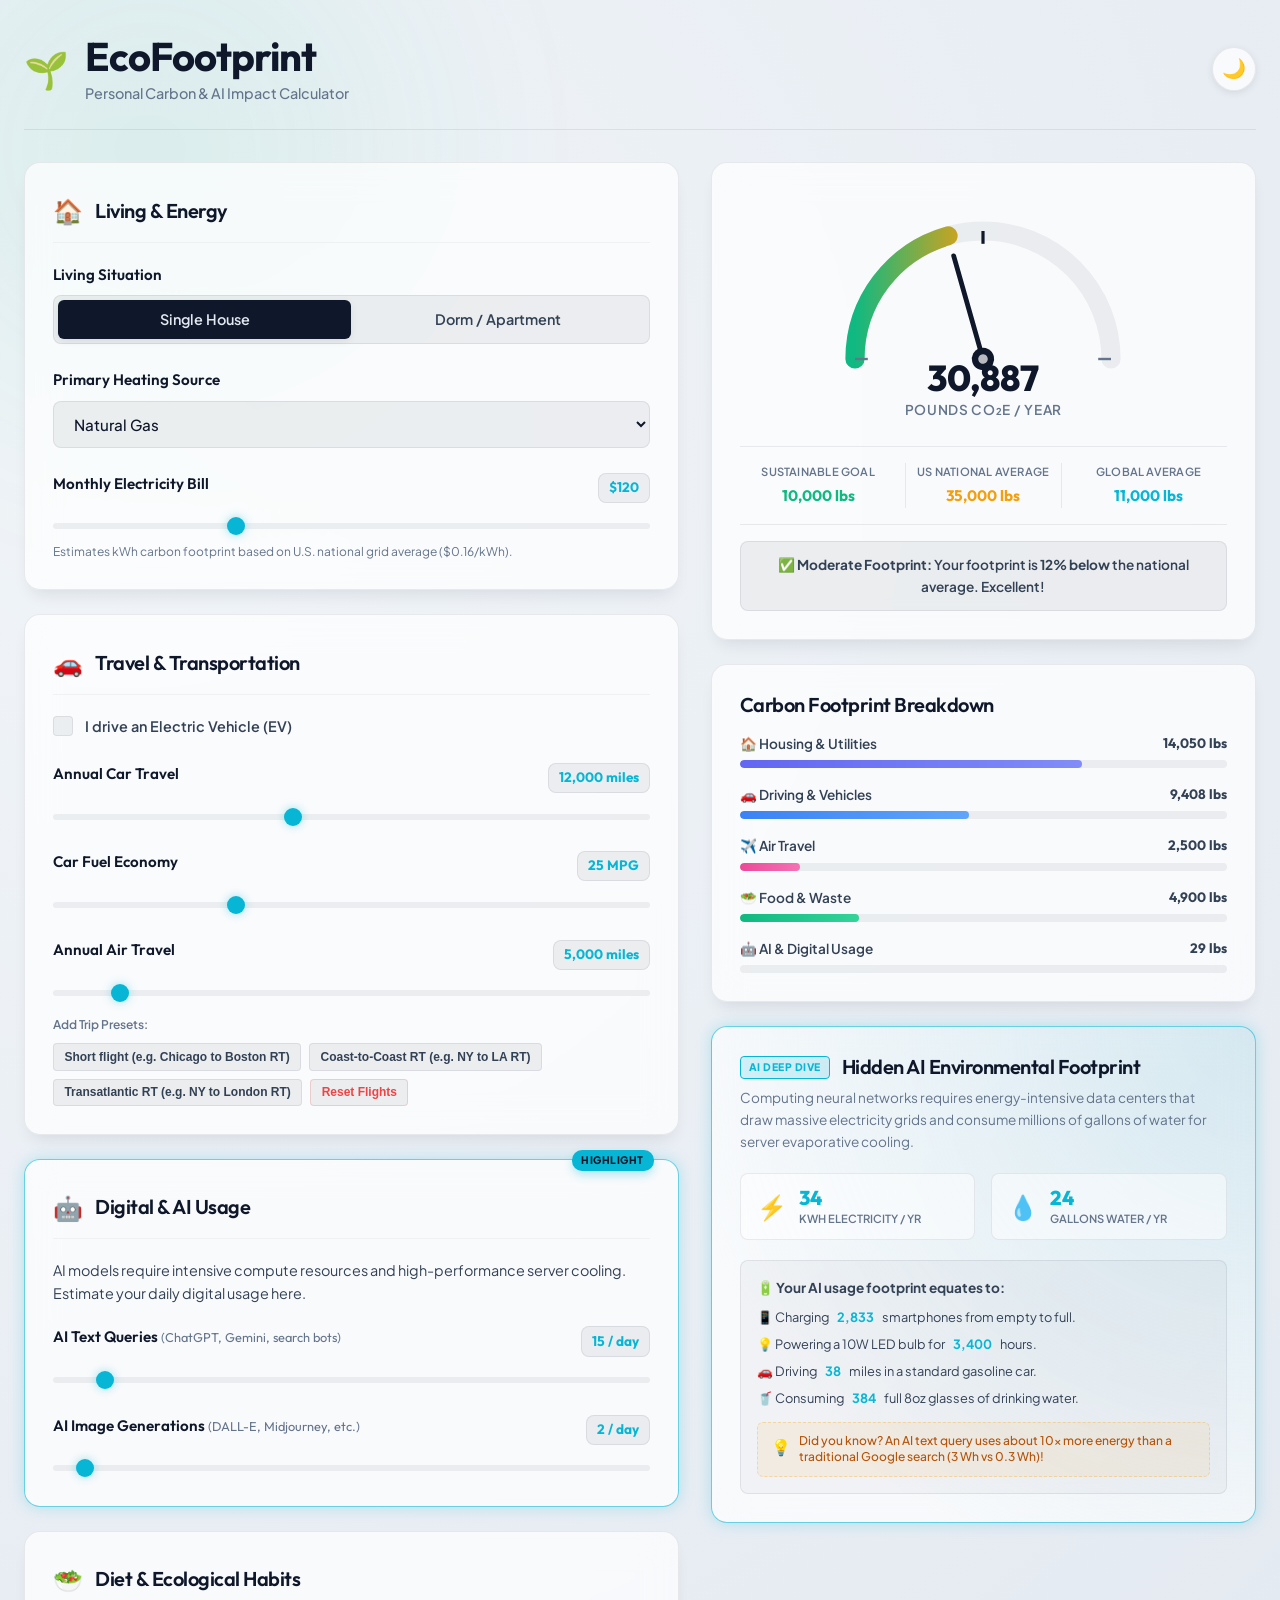
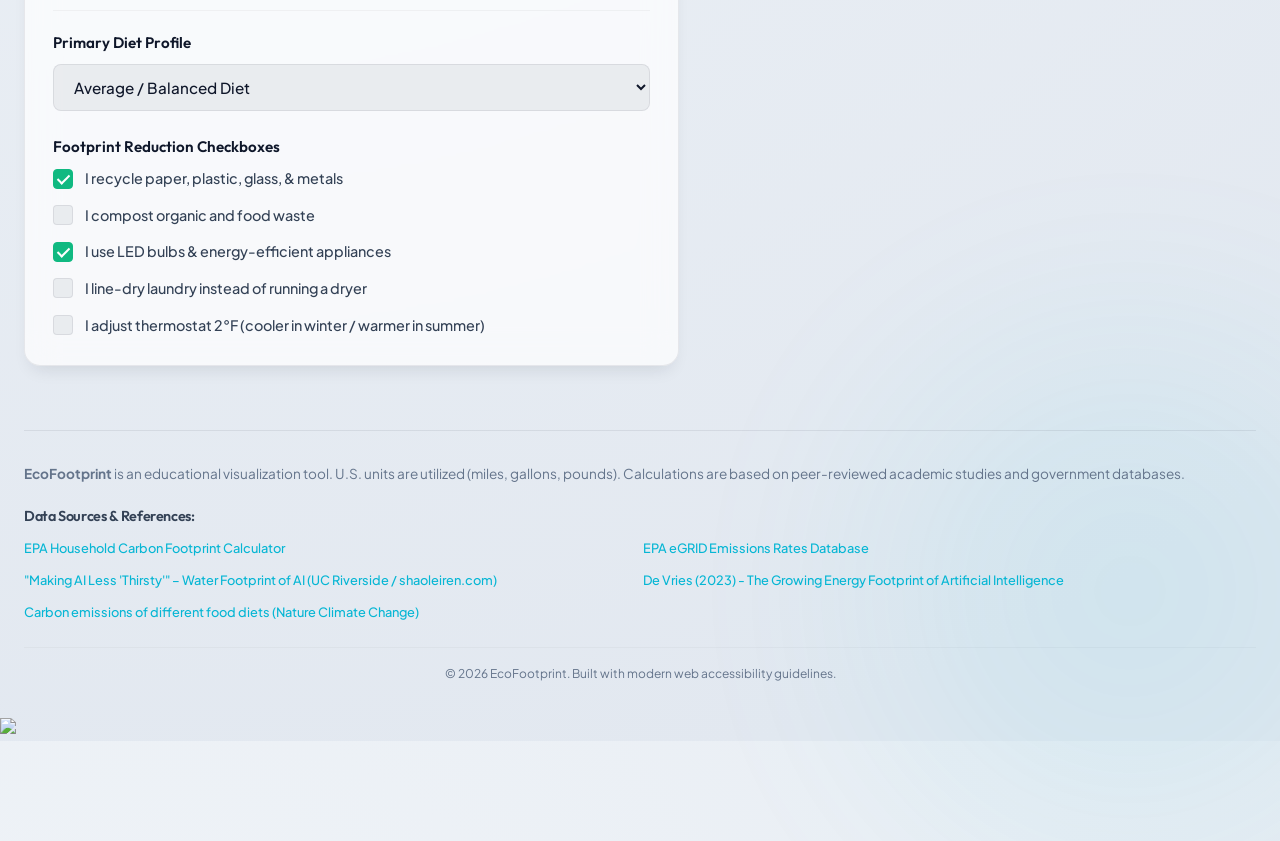
==== commit c8ff4889: "Add tracking images to index pages for analytics" ====
--- a/antigravity/index.html
+++ b/antigravity/index.html
@@ -427,5 +427,6 @@
   </div>
 
   <script src="app.js"></script>
+  <img src="https://dev.lloydl.com/pxl.php?w=ai-footprint-antigravity" />
 </body>
 </html>
